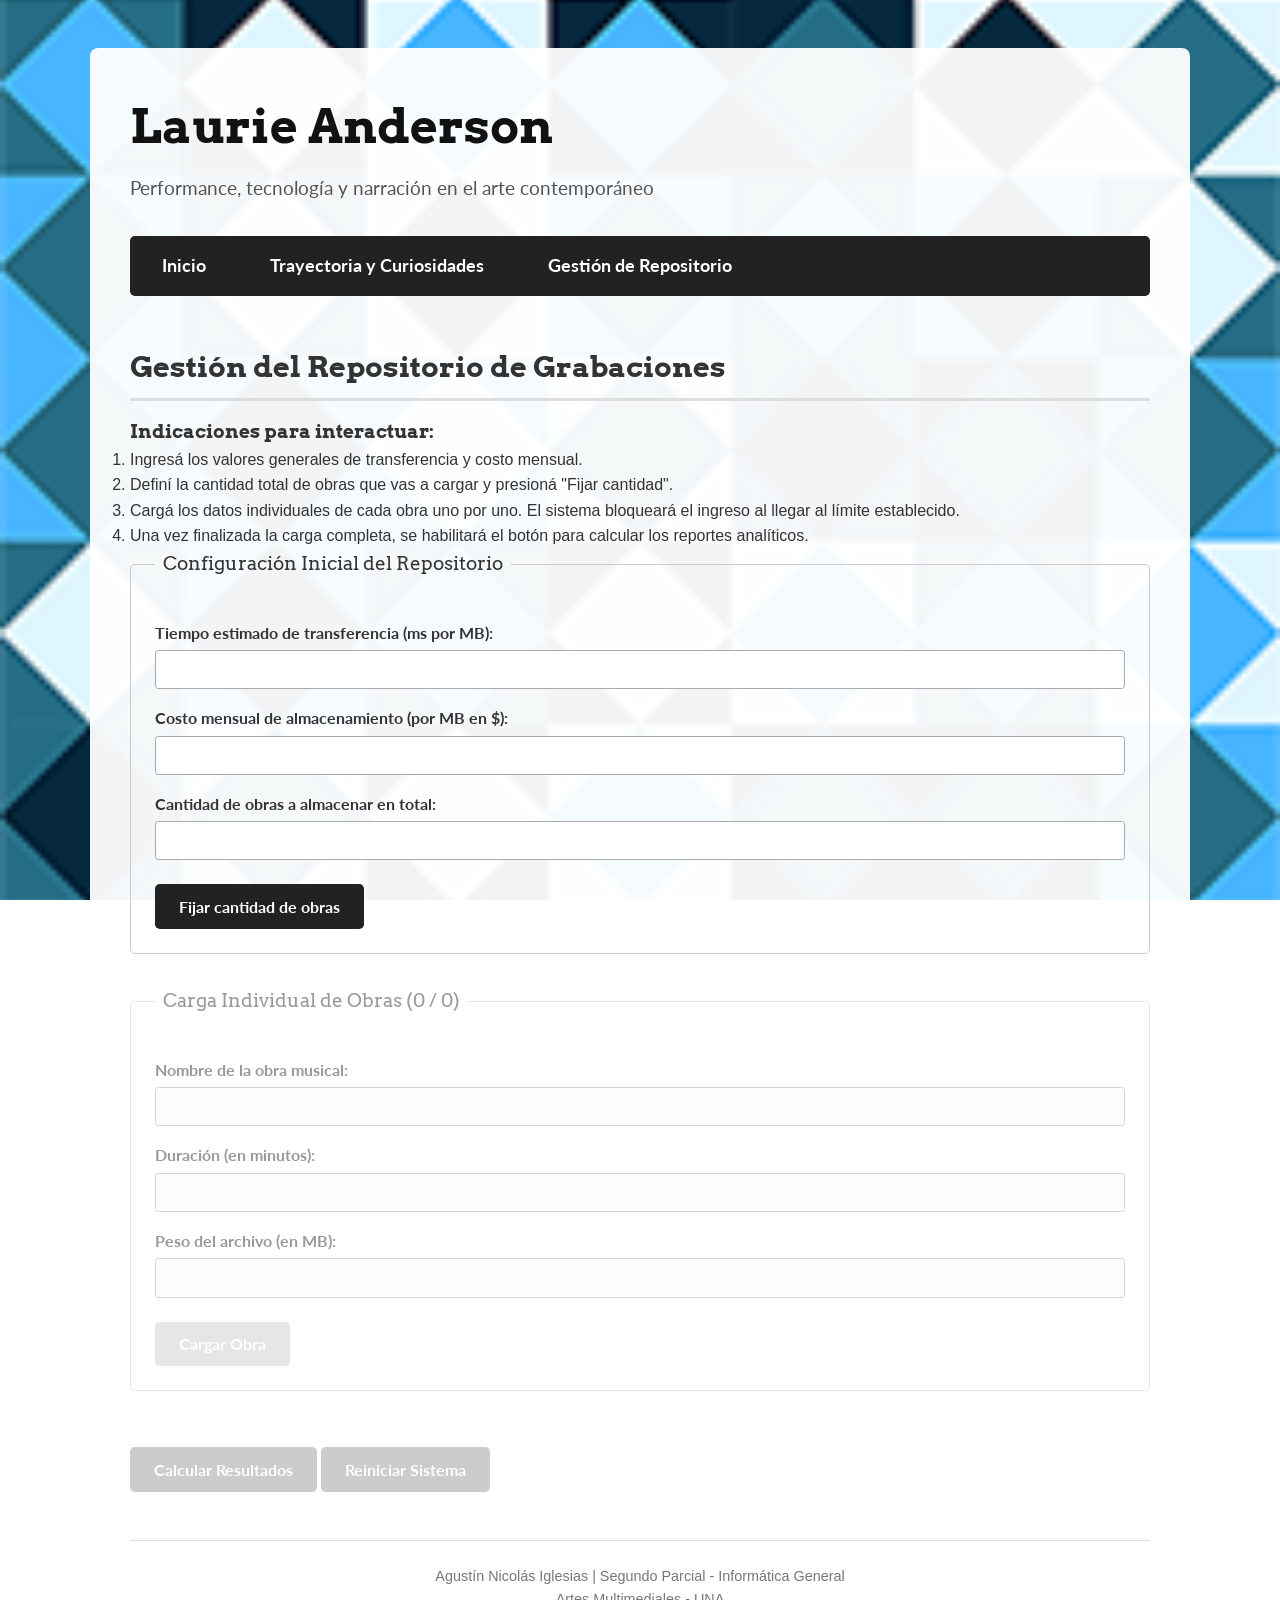
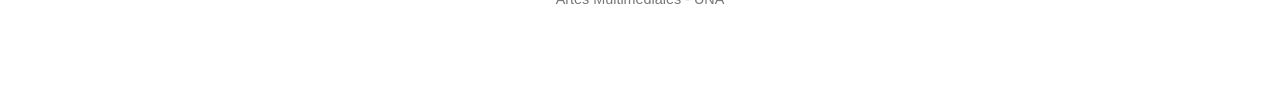
==== gestion.html @ d1cdc9f0 "Creación de gestion.html y trayectoria.html Creación de gestion.html y trayectoria.html, tambien se " ====
<!DOCTYPE html>
<html lang="es">
<head>
    <meta charset="UTF-8">
    <meta name="viewport" content="width=device-width, initial-scale=1.0">
    <title>Galería y Gestión - Laurie Anderson | Segundo Parcial IG</title>
    
    <link rel="preconnect" href="https://fonts.googleapis.com">
    <link rel="preconnect" href="https://fonts.gstatic.com" crossorigin>
    <link href="https://fonts.googleapis.com/css2?family=Arvo:ital,wght@0,400;0,700;1,400;1,700&family=Lato:ital,wght@0,100;0,300;0,400;0,700;0,900;1,100;1,300;1,400;1,700;1,900&display=swap" rel="stylesheet">
    
    <link rel="stylesheet" href="css/estilos.css">
</head>
<body>

    <div id="contenedor-principal">

        <header>
            <h1>Laurie Anderson</h1>
            <p>Performance, tecnología y narración en el arte contemporáneo</p>
        </header>

        <nav>
            <ul>
                <li><a href="index.html">Inicio</a></li>
                <li><a href="trayectoria.html">Trayectoria y Curiosidades</a></li>
                <li><a href="gestion.html">Gestión de Repositorio</a></li>
            </ul>
        </nav>

        <main>
            
            <!--<section id="seccion-galeria">
                <h2>Galería de Obras</h2>
                <p class="instruccion-interaccion">Explorá algunas de las producciones más destacadas de la artista. Podés usar el botón para alternar el diseño visual de las tarjetas.</p>
                
                <button id="boton-diseno">Cambiar diseño visual</button>

                <div id="mosaico-obras"></div>
            </section>-->

            <section id="seccion-gestion">
                <h2>Gestión del Repositorio de Grabaciones</h2>
                
                <article class="instrucciones-ejercicio">
                    <h3>Indicaciones para interactuar:</h3>
                    <ol>
                        <li>Ingresá los valores generales de transferencia y costo mensual.</li>
                        <li>Definí la cantidad total de obras que vas a cargar y presioná "Fijar cantidad".</li>
                        <li>Cargá los datos individuales de cada obra uno por uno. El sistema bloqueará el ingreso al llegar al límite establecido.</li>
                        <li>Una vez finalizada la carga completa, se habilitará el botón para calcular los reportes analíticos.</li>
                    </ol>
                </article>

                <form id="formulario-configuracion">
                    <fieldset>
                        <legend>Configuración Inicial del Repositorio</legend>
                        
                        <label for="tiempo-transferencia">Tiempo estimado de transferencia (ms por MB):</label>
                        <input type="number" id="tiempo-transferencia" min="1" required>

                        <label for="costo-almacenamiento">Costo mensual de almacenamiento (por MB en $):</label>
                        <input type="number" id="costo-almacenamiento" min="0" step="0.01" required>

                        <label for="cantidad-obras">Cantidad de obras a almacenar en total:</label>
                        <input type="number" id="cantidad-obras" min="1" required>

                        <button type="button" id="boton-fijar-cantidad">Fijar cantidad de obras</button>
                    </fieldset>
                </form>

                <form id="formulario-obras" class="formulario-bloqueado">
                    <fieldset id="campos-obras" disabled>
                        <legend>Carga Individual de Obras (<span id="contador-carga">0</span> / <span id="total-carga">0</span>)</legend>
                        
                        <label for="nombre-obra">Nombre de la obra musical:</label>
                        <input type="text" id="nombre-obra" required>

                        <label for="duracion-obra">Duración (en minutos):</label>
                        <input type="number" id="duracion-obra" min="1" required>

                        <label for="peso-obra">Peso del archivo (en MB):</label>
                        <input type="number" id="peso-obra" min="1" required>

                        <button type="button" id="boton-cargar-obra">Cargar Obra</button>
                    </fieldset>
                </form>

                <div id="panel-acciones">
                    <button type="button" id="boton-calcular" disabled>Calcular Resultados</button>
                    <button type="button" id="boton-reiniciar" disabled>Reiniciar Sistema</button>
                </div>

                <div id="bloque-resultados"></div>

            </section>

        </main>

        <footer>
            <p>Agustín Nicolás Iglesias | Segundo Parcial - Informática General</p>
            <p>Artes Multimediales - UNA</p>
        </footer>

    </div>

    <!--<script src="js/galeria.js"></script>-->
    <!--<script src="js/repositorio.js"></script>-->
</body>
</html>
---- css/estilos.css ----
/* ==========================================================================
   1. RESET GLOBAL Y MODELO DE CAJA
   ========================================================================== */
* {
    margin: 0;
    padding: 0;
    box-sizing: border-box;
}

/* ==========================================================================
   2. BODY Y FONDO DE PÁGINA
   ========================================================================== */
body {
    /* Imagen de fondo */
    background-image: url('../img/fondo.png');
    background-size: cover;
    background-position: center;
    background-attachment: fixed;
    
    /* Tipografía estándar para el cuerpo del texto (NO es de Google Fonts) */
    font-family: Arial, Helvetica, sans-serif;
    font-size: 1rem;
    line-height: 1.6;
    color: #333333;
    
    /* FLEXBOX: Se usa en el body para centrar el bloque contenedor horizontalmente */
    display: flex;
    justify-content: center;
    
    /* Márgenes (padding interno del body) para permitir visualizar la imagen de fondo */
    padding: 3rem 0; 
}

/* ==========================================================================
   3. BLOQUE CONTENEDOR PRINCIPAL
   ========================================================================== */
#contenedor-principal {
    /* Único uso permitido de px para el ancho máximo según consigna */
    max-width: 1100px;
    width: 90%; /* Porcentaje para adaptabilidad */
    
    /* Fondo con opacidad para garantizar la legibilidad del contenido sobre la imagen */
    background-color: rgba(255, 255, 255, 0.95);
    padding: 2.5rem;
    border-radius: 0.5rem;
}

/* ==========================================================================
   4. TIPOGRAFÍAS DE GOOGLE FONTS (Solo Títulos y Destacados)
   ========================================================================== */
h1, h2, h3, legend, strong {
    font-family: 'Arvo', serif;
}

header h1 {
    font-size: 3rem;
    color: #111111;
    margin-bottom: 0.5rem;
}

header p {
    font-family: 'Lato', sans-serif; /* Lato como secundaria para texto destacado */
    font-size: 1.2rem;
    color: #555555;
    margin-bottom: 2rem;
}

h2 {
    font-size: 1.8rem;
    margin-bottom: 1rem;
    border-bottom: 0.2rem solid #dddddd;
    padding-bottom: 0.5rem;
}

/* ==========================================================================
   5. MENÚ DE NAVEGACIÓN (Horizontal con Flexbox)
   ========================================================================== */
nav {
    margin-bottom: 3rem;
    background-color: #222222;
    border-radius: 0.3rem;
}

nav ul {
    /* Layout Flexbox horizontal para el menú */
    display: flex;
    flex-direction: row;
    list-style: none;
}

/* Comportamiento base de los enlaces */
nav a {
    display: block;
    padding: 1rem 2rem;
    text-decoration: none;
    font-family: 'Lato', sans-serif;
    font-weight: 700;
    font-size: 1.1rem;
    transition: all 0.3s ease;
}

/* Definición estricta de todos los estados del link */
nav a:link {
    color: #ffffff;
}

nav a:visited {
    color: #cccccc;
}

nav a:hover {
    background-color: #555555;
    color: #ffffff;
}

nav a:active {
    background-color: #000000;
    color: #ffffff;
}

/* ==========================================================================
   6. IMÁGENES
   ========================================================================== */
img {
    width: 100%;
    height: auto;
    border-radius: 0.3rem;
    margin-bottom: 1rem;
}

/* ==========================================================================
   7. LAYOUTS (Resueltos exclusivamente con Flexbox y %)
   ========================================================================== */

/* Layout Página 1: 3 Columnas Iguales */
.layout-3-columnas {
    display: flex;
    flex-direction: row;
    justify-content: space-between;
    align-items: stretch;
}

.layout-3-columnas .columna {
    width: 31%; /* Porcentaje que asegura 3 columnas del mismo ancho equitativas */
    background-color: #f9f9f9;
    padding: 1.5rem;
    border-radius: 0.3rem;
}

/* Layout Página 2: 2 Columnas Asimétricas */
.layout-2-columnas {
    display: flex;
    flex-direction: row;
    justify-content: space-between;
    align-items: flex-start;
}

.columna-principal {
    width: 65%; /* Columna ancha */
}

.columna-lateral {
    width: 31%; /* Columna angosta */
    background-color: #f4f4f4;
    padding: 1.5rem;
    border-radius: 0.3rem;
    border: 0.1rem solid #dddddd;
}

.columna-lateral p {
    margin-bottom: 1rem;
}

/* ==========================================================================
   8. FORMULARIOS Y BOTONES (Para gestion.html)
   ========================================================================== */
form {
    margin-bottom: 2rem;
}

fieldset {
    padding: 1.5rem;
    border: 0.1rem solid #cccccc;
    border-radius: 0.3rem;
    /* Flexbox en columna para organizar los inputs prolijamente */
    display: flex;
    flex-direction: column; 
}

legend {
    font-size: 1.2rem;
    padding: 0 0.5rem;
}

label {
    font-family: 'Lato', sans-serif;
    font-weight: 700;
    margin-top: 1rem;
    margin-bottom: 0.3rem;
}

input {
    padding: 0.6rem;
    font-size: 1rem;
    border: 0.1rem solid #aaaaaa;
    border-radius: 0.2rem;
}

button {
    font-family: 'Lato', sans-serif;
    font-weight: 700;
    font-size: 1rem;
    margin-top: 1.5rem;
    padding: 0.8rem 1.5rem;
    background-color: #222222;
    color: #ffffff;
    border: none;
    border-radius: 0.3rem;
    cursor: pointer;
    align-self: flex-start;
}

button:hover {
    background-color: #555555;
}

button:disabled {
    background-color: #cccccc;
    cursor: not-allowed;
}

.formulario-bloqueado {
    opacity: 0.5;
}

/* ==========================================================================
   9. PIE DE PÁGINA
   ========================================================================== */
footer {
    margin-top: 3rem;
    padding-top: 1.5rem;
    border-top: 0.1rem solid #dddddd;
    text-align: center;
}

footer p {
    font-size: 0.9rem;
    color: #777777;
}
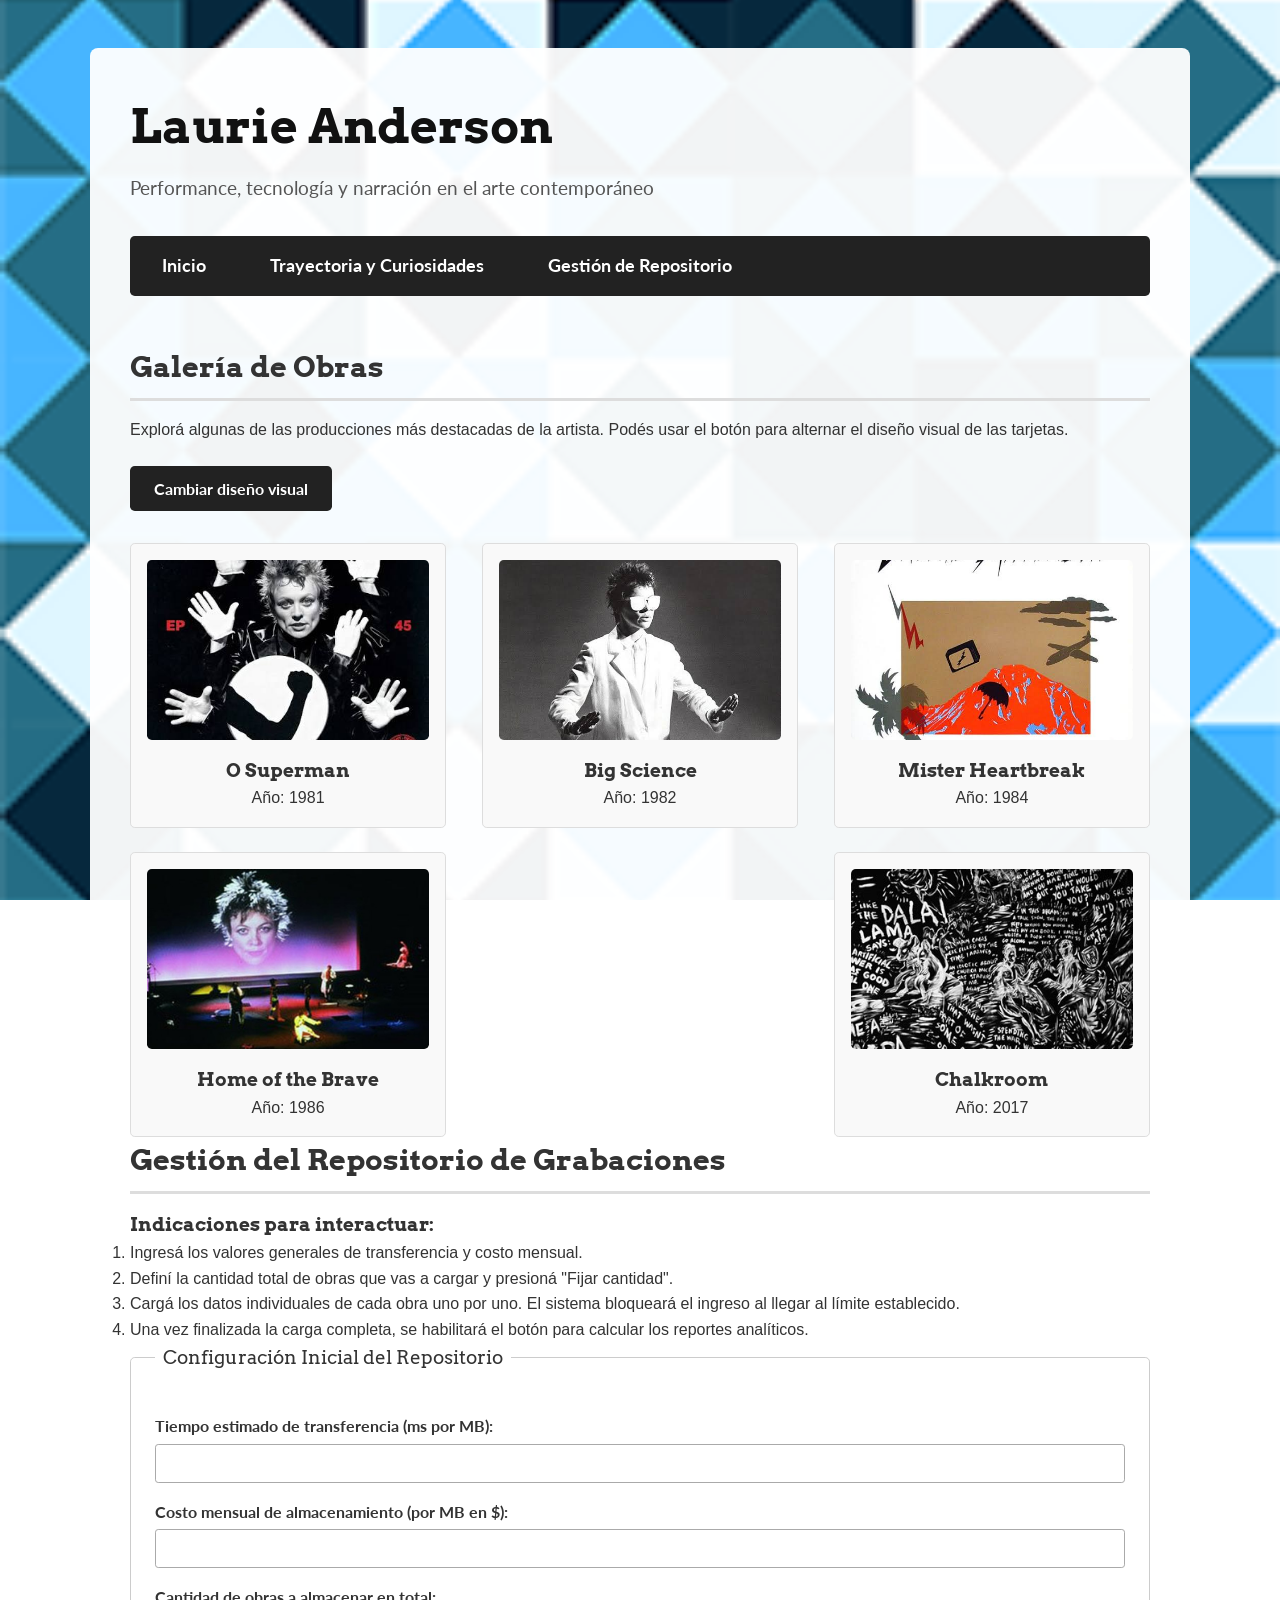
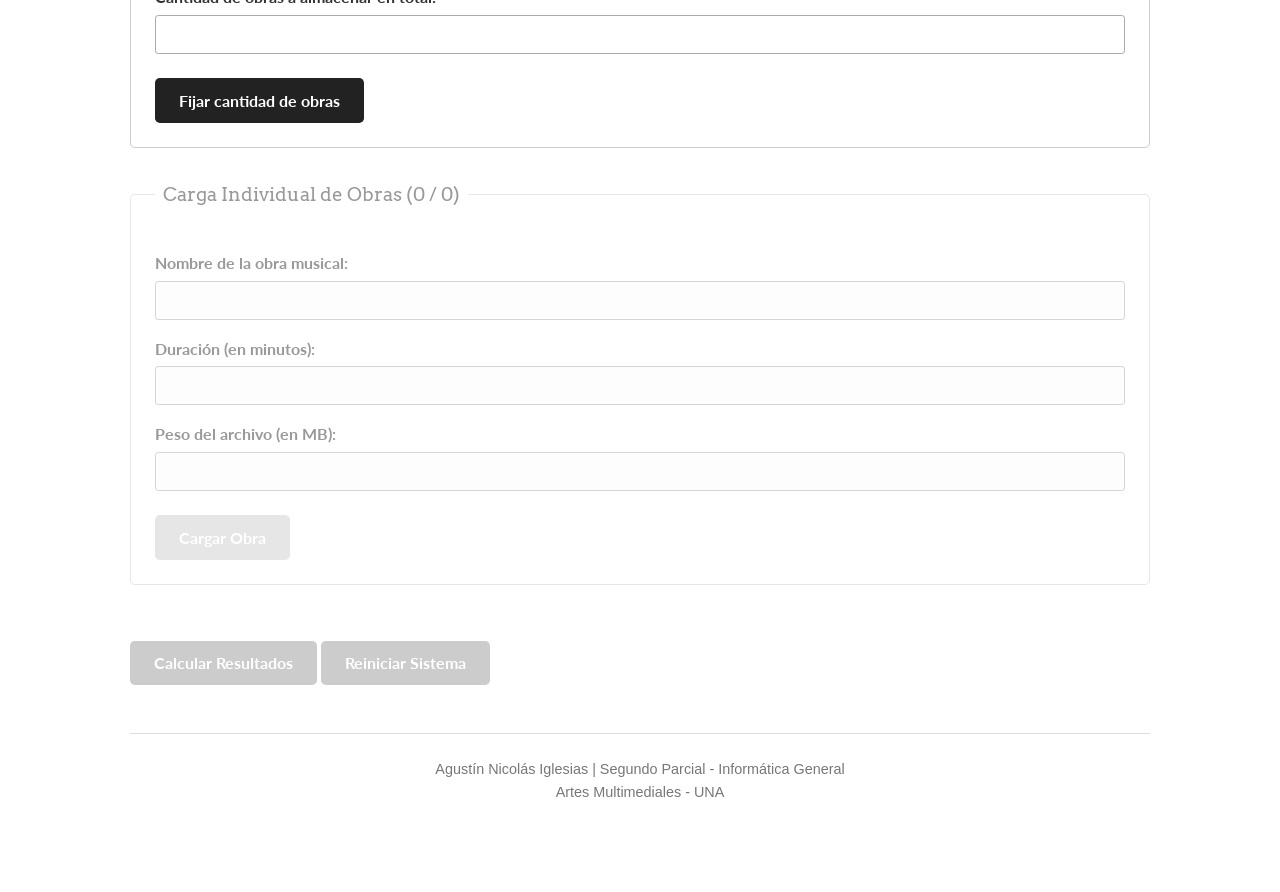
==== commit 87893ec3: "Carga de js Actualización y carga de los JavaScript y actualización de demás archivos" ====
--- a/gestion.html
+++ b/gestion.html
@@ -30,14 +30,14 @@
 
         <main>
             
-            <!--<section id="seccion-galeria">
+            <section id="seccion-galeria">
                 <h2>Galería de Obras</h2>
                 <p class="instruccion-interaccion">Explorá algunas de las producciones más destacadas de la artista. Podés usar el botón para alternar el diseño visual de las tarjetas.</p>
                 
                 <button id="boton-diseno">Cambiar diseño visual</button>
 
                 <div id="mosaico-obras"></div>
-            </section>-->
+            </section>
 
             <section id="seccion-gestion">
                 <h2>Gestión del Repositorio de Grabaciones</h2>
@@ -104,7 +104,7 @@
 
     </div>
 
-    <!--<script src="js/galeria.js"></script>-->
-    <!--<script src="js/repositorio.js"></script>-->
+    <script src="js/galeria.js"></script>
+    <script src="js/repositorio.js"></script>
 </body>
 </html>
--- a/css/estilos.css
+++ b/css/estilos.css
@@ -246,4 +246,61 @@
 footer p {
     font-size: 0.9rem;
     color: #777777;
+}
+
+/* ==========================================================================
+   ESTILOS DE LA GALERÍA DINÁMICA (JS)
+   ========================================================================== */
+#mosaico-obras {
+    display: flex;
+    flex-direction: row;
+    flex-wrap: wrap; /* Permite que las tarjetas bajen a la siguiente fila */
+    justify-content: space-between;
+    margin-top: 2rem;
+    gap: 1.5rem;
+    transition: all 0.5s ease;
+}
+
+.tarjeta-obra {
+    width: 31%; /* Por defecto se muestran en 3 columnas */
+    background-color: #f9f9f9;
+    border: 0.1rem solid #dddddd;
+    border-radius: 0.3rem;
+    padding: 1rem;
+    text-align: center;
+    transition: all 0.4s ease;
+}
+
+.tarjeta-obra img {
+    width: 100%;
+    height: 180px;
+    object-fit: cover; /* Evita que la imagen se deforme */
+    margin-bottom: 0.5rem;
+}
+
+/* --- DISEÑO ALTERNATIVO ACTIVADO POR JAVASCRIPT --- */
+/* Modifica la dirección del flex y los colores al alternar con el botón */
+#mosaico-obras.diseno-alternativo {
+    flex-direction: column; /* Cambia el layout a lista vertical de 1 columna */
+    background-color: #111111; /* Fondo oscuro de contraste */
+    padding: 2rem;
+    border-radius: 0.5rem;
+}
+
+#mosaico-obras.diseno-alternativo .tarjeta-obra {
+    width: 100%; /* Ocupan todo el ancho en modo lista */
+    display: flex;
+    flex-direction: row; /* La imagen se pone al lado del texto */
+    align-items: center;
+    background-color: #222222;
+    color: #ffffff;
+    border-color: #444444;
+    text-align: left;
+}
+
+#mosaico-obras.diseno-alternativo .tarjeta-obra img {
+    width: 150px;
+    height: 100px;
+    margin-bottom: 0;
+    margin-right: 2rem;
 }
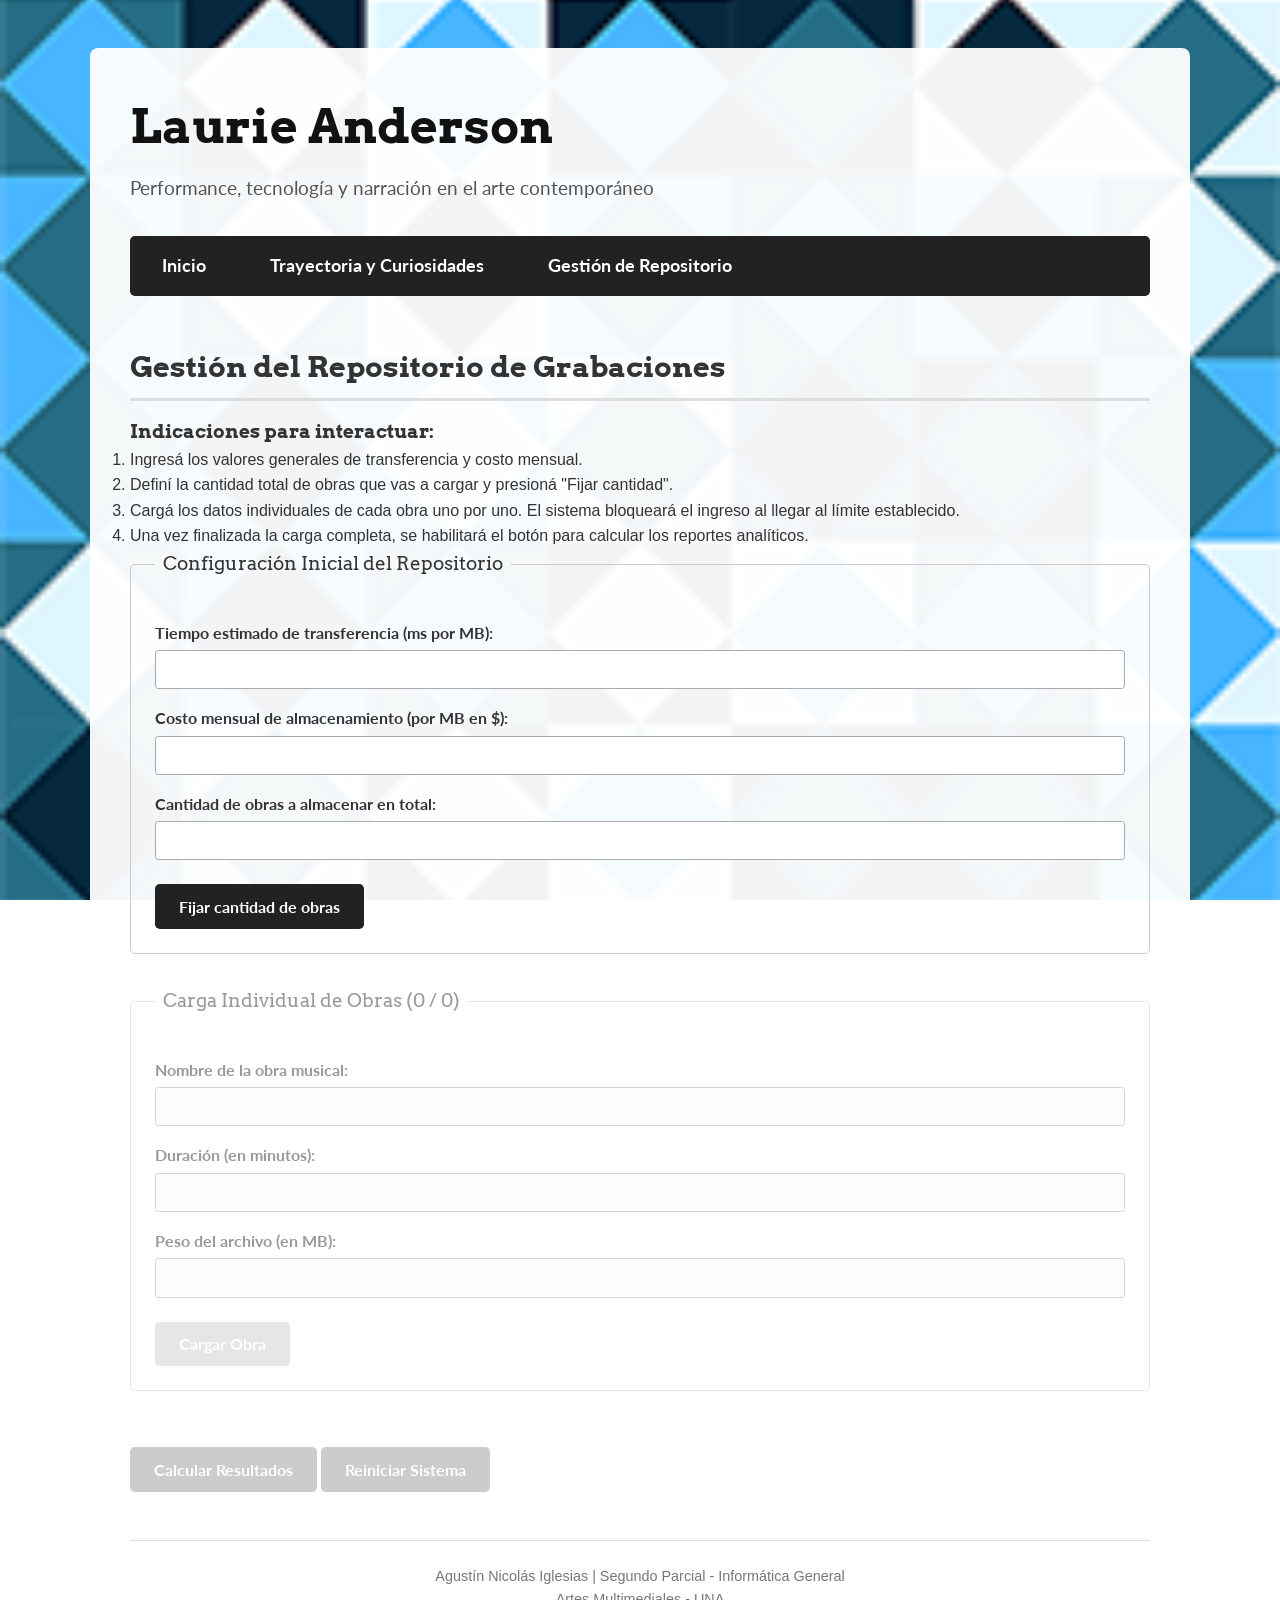
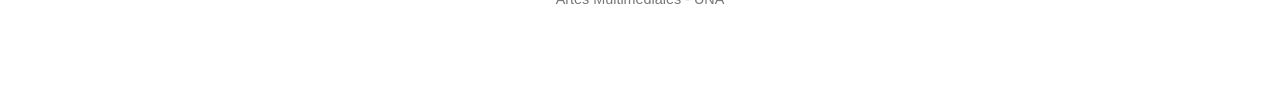
==== commit b1247fe4: "Update gestion.html Corrección title" ====
--- a/gestion.html
+++ b/gestion.html
@@ -3,7 +3,7 @@
 <head>
     <meta charset="UTF-8">
     <meta name="viewport" content="width=device-width, initial-scale=1.0">
-    <title>Galería y Gestión - Laurie Anderson | Segundo Parcial IG</title>
+    <title>Gestión - Laurie Anderson | Segundo Parcial IG</title>
     
     <link rel="preconnect" href="https://fonts.googleapis.com">
     <link rel="preconnect" href="https://fonts.gstatic.com" crossorigin>
@@ -30,15 +30,6 @@
 
         <main>
             
-            <section id="seccion-galeria">
-                <h2>Galería de Obras</h2>
-                <p class="instruccion-interaccion">Explorá algunas de las producciones más destacadas de la artista. Podés usar el botón para alternar el diseño visual de las tarjetas.</p>
-                
-                <button id="boton-diseno">Cambiar diseño visual</button>
-
-                <div id="mosaico-obras"></div>
-            </section>
-
             <section id="seccion-gestion">
                 <h2>Gestión del Repositorio de Grabaciones</h2>
                 
@@ -104,7 +95,6 @@
 
     </div>
 
-    <script src="js/galeria.js"></script>
     <script src="js/repositorio.js"></script>
 </body>
 </html>
